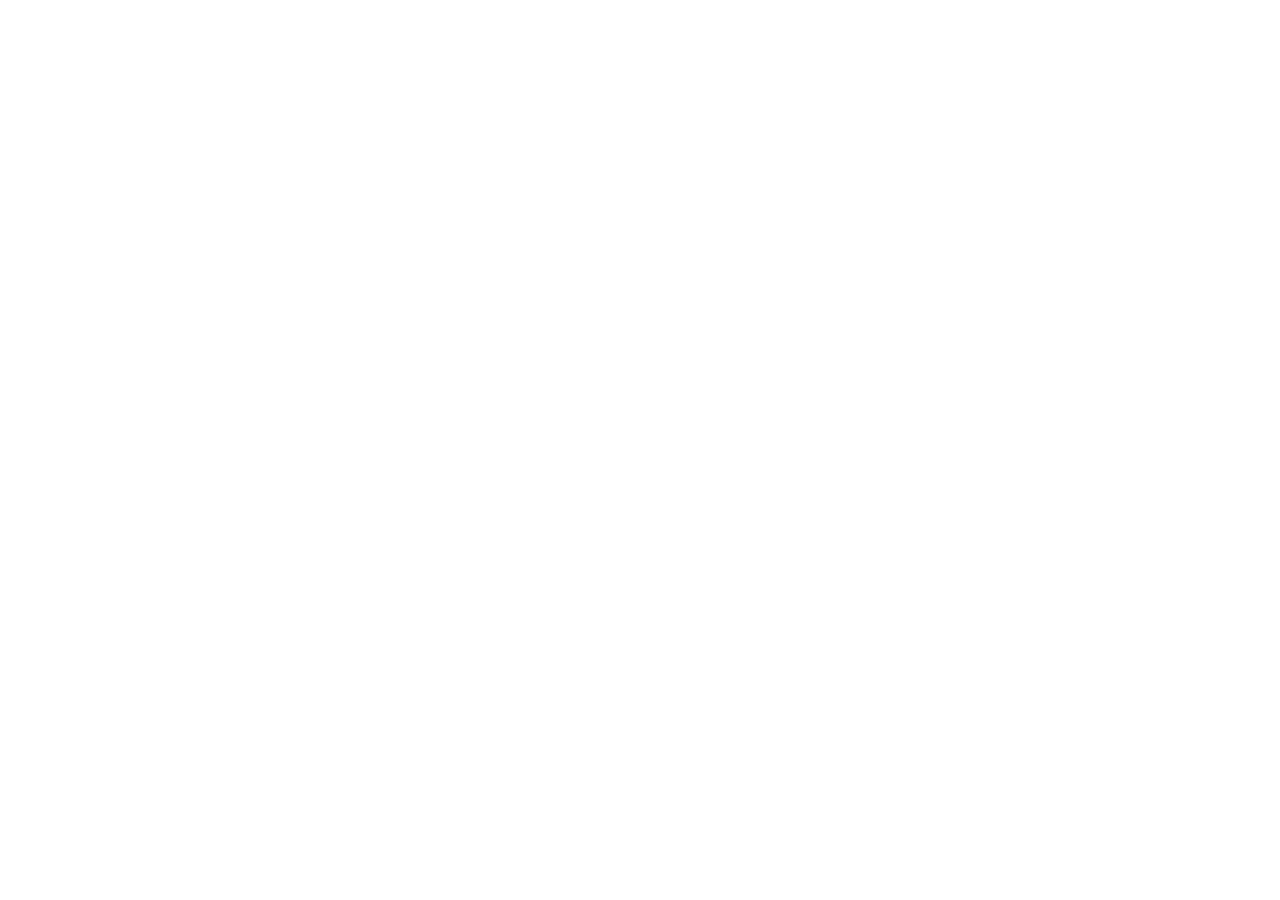
==== pages/Scroll-Trigger/index.html @ 0fa9c36b "Update" ====
<!DOCTYPE html>
<html lang="en">
  <head>
    <meta charset="UTF-8" />
    <meta name="viewport" content="width=device-width, initial-scale=1.0" />
    <link rel="stylesheet" href="style.css" />
    <title>Document</title>
  </head>
  <body>
    <script type="module" src="script,.js"></script>
  </body>
</html>
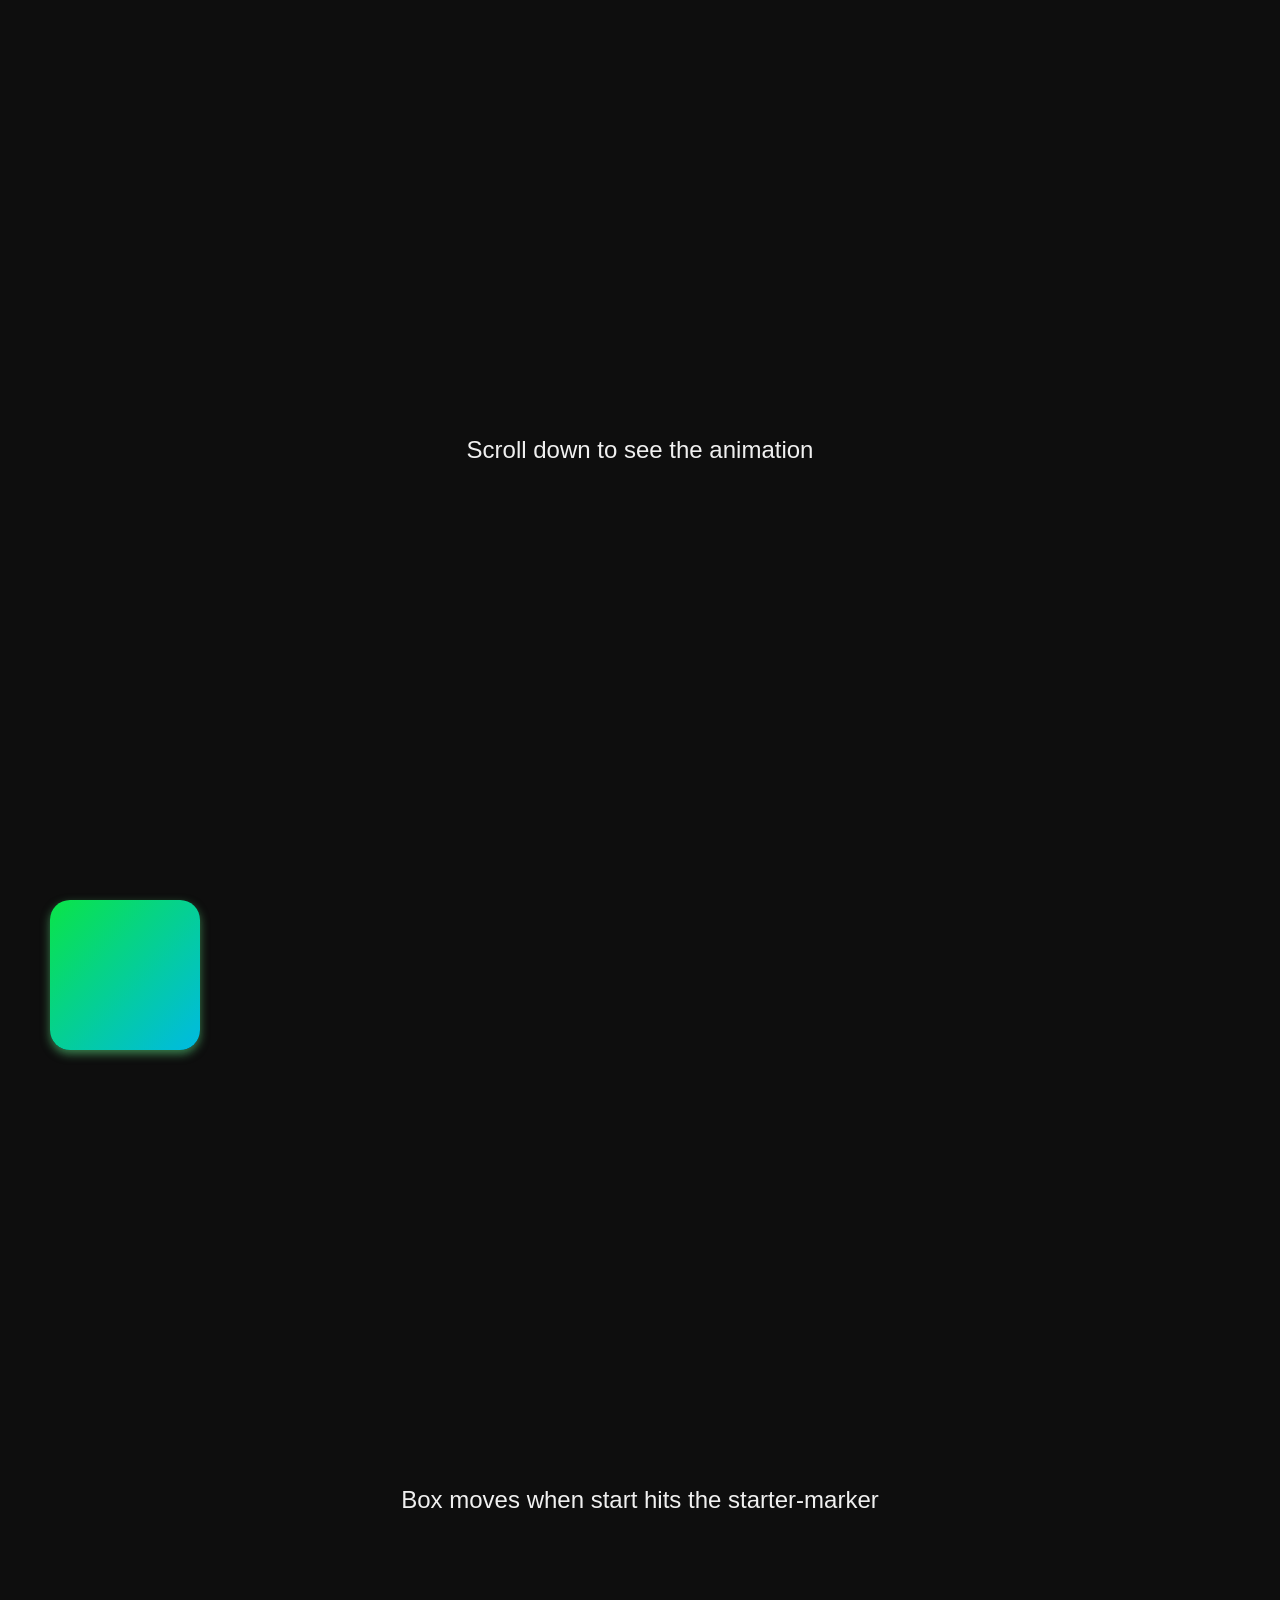
==== commit c2e4be98: "Update" ====
--- a/pages/Scroll-Trigger/index.html
+++ b/pages/Scroll-Trigger/index.html
@@ -3,10 +3,16 @@
   <head>
     <meta charset="UTF-8" />
     <meta name="viewport" content="width=device-width, initial-scale=1.0" />
+    <link rel="stylesheet" href="../../style.css" />
     <link rel="stylesheet" href="style.css" />
     <title>Document</title>
   </head>
   <body>
+    <section class="spacer">Scroll down to see the animation</section>
+    <div class="box"></div>
+    <section class="spacer">
+      Box moves when start hits the starter-marker
+    </section>
     <script type="module" src="script,.js"></script>
   </body>
 </html>
--- a/style.css
+++ b/style.css
@@ -0,0 +1,125 @@
+@import url("https://fonts.googleapis.com/css2?family=Geist:wght@100..900&display=swap");
+
+@import "tailwindcss";
+
+@theme {
+  --font-geist: "Geist", sans-serif;
+}
+
+* {
+  /* Change scrollbar color to black */
+  scrollbar-color: black;
+  scrollbar-width: thin;
+}
+
+@layer base {
+  body {
+    @apply font-geist;
+  }
+
+  code {
+    @apply font-mono text-sm bg-zinc-900 text-orange-400 p-1;
+  }
+
+  h1 {
+    @apply text-3xl font-bold text-zinc-50;
+  }
+
+  main {
+    @apply px-10 pt-10 pb-20 flex flex-col bg-[#020013] min-h-screen;
+  }
+
+  a {
+    @apply text-blue-400 hover:text-blue-500;
+  }
+}
+
+@layer components {
+  .nav {
+    @apply flex flex-row justify-between items-center gap-5 max-w-7xl w-full mx-auto;
+
+    img {
+      @apply size-10 object-contain;
+    }
+  }
+
+  .container {
+    @apply mt-20 space-y-10 max-w-7xl mx-auto;
+
+    h1 {
+      @apply text-3xl font-bold text-white text-center;
+    }
+
+    ul {
+      @apply flex flex-wrap justify-center gap-5;
+
+      li {
+        @apply w-[300px] bg-[#11142B] rounded-2xl;
+
+        img {
+          @apply w-full h-[200px] object-cover rounded-t-2xl;
+        }
+
+        div {
+          @apply p-5 space-y-2;
+
+          h3 {
+            @apply text-lg font-bold text-white;
+          }
+
+          p {
+            @apply text-[#c2cde7] text-base;
+          }
+        }
+      }
+    }
+  }
+
+  .content {
+    @apply flex w-full sm:flex-row flex-col mt-20 mb-10 max-w-7xl mx-auto sm:gap-5 gap-10;
+
+    .arrow {
+      @apply flex-[1/12];
+
+      a {
+        @apply size-12 rounded-[10px] flex items-center justify-center bg-[#11142b];
+      }
+
+      img {
+        @apply size-2/5 object-contain;
+      }
+    }
+
+    section {
+      @apply flex-[11/12] flex flex-col gap-5 max-w-3xl mx-auto;
+
+      h1 {
+        @apply mb-7 text-4xl font-bold text-white;
+      }
+
+      p {
+        @apply text-[#c2cde7] text-lg font-normal leading-7 space-y-3;
+      }
+    }
+  }
+
+  .demo {
+    @apply bg-[#11142b] w-full px-10 py-20  rounded-3xl min-h-[500px] relative overflow-hidden;
+
+    .repeat {
+      @apply size-12 rounded-[10px] flex items-center justify-center bg-[#22274A] absolute top-3 right-3 z-0 cursor-pointer;
+
+      img {
+        @apply size-2/5 object-contain;
+      }
+    }
+  }
+}
+
+@utility flex-center {
+  @apply flex items-center justify-center;
+}
+
+@utility flex-center-row {
+  @apply flex flex-row items-center justify-center gap-5 flex-wrap;
+}
--- a/pages/Scroll-Trigger/style.css
+++ b/pages/Scroll-Trigger/style.css
@@ -0,0 +1,24 @@
+body {
+  font-family: sans-serif;
+  margin: 0;
+  background: #0e0e0e;
+  color: #f0f0f0;
+  padding: 0% 50px;
+  overflow-x: hidden;
+}
+
+.spacer {
+  height: 100vh;
+  display: flex;
+  align-items: center;
+  justify-content: center;
+  font-size: 1.5rem;
+}
+
+.box {
+  width: 150px;
+  height: 150px;
+  background: linear-gradient(135deg, #0ae448, #00bae2);
+  border-radius: 20px;
+  box-shadow: 0 4px 10px rgba(99, 241, 142, 0.5);
+}
